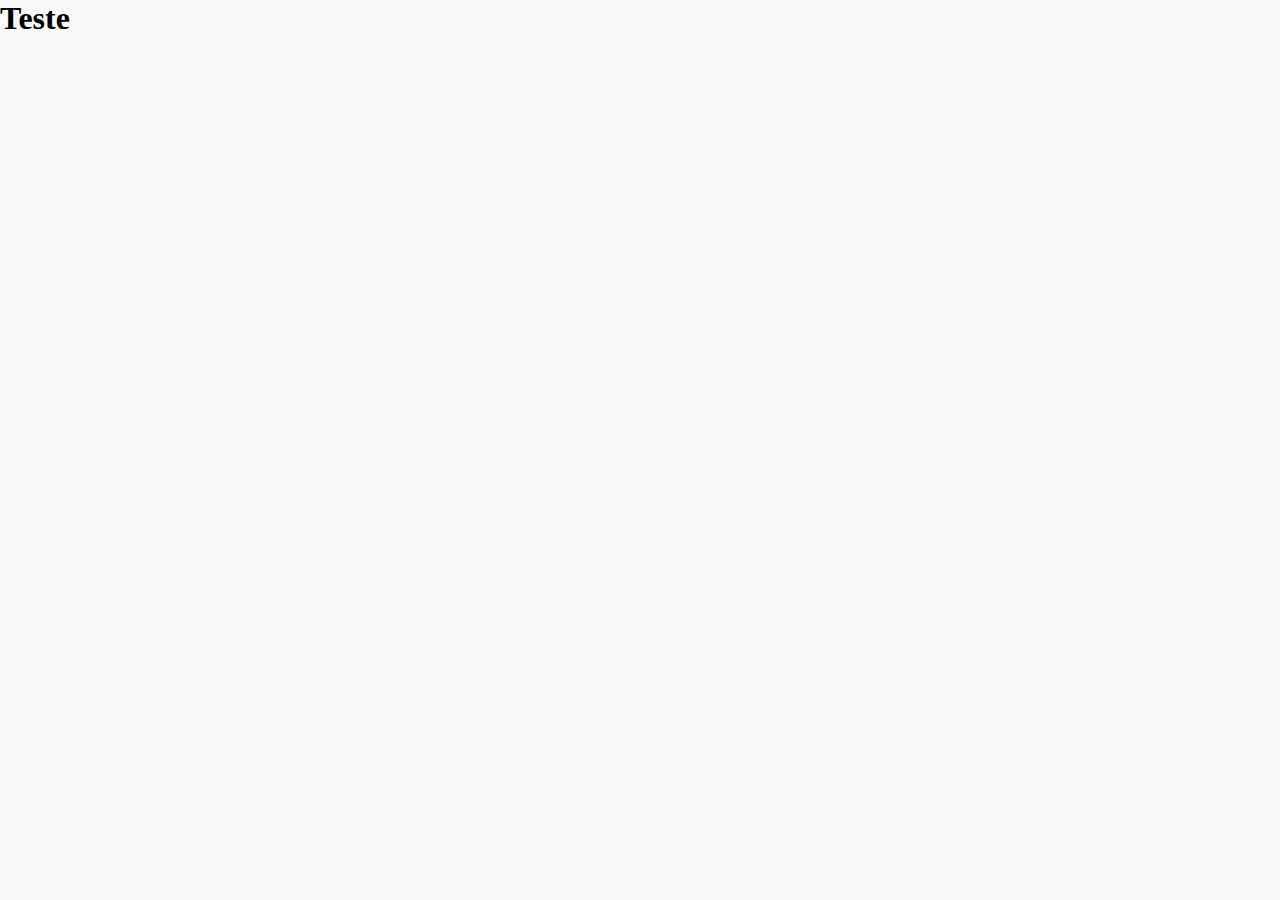
==== index.html @ bc7f3ea2 "Inicial Project" ====
<!DOCTYPE html>
<html lang="en">
<head>
    <meta charset="UTF-8">
    <meta name="viewport" content="width=device-width, initial-scale=1.0">
    <link rel="stylesheet" href="style.css">
    <title>SampaGram - Minha rede social</title>
</head>
<body>
<h1>Teste</h1>
</body>
</html>
---- style.css ----
*{
    box-sizing: border-box;
    margin: 0;
    padding: 0;
    outline: 0;
}

a{
    color: #3c96ed;
    text-decoration: none;
}

body{
    background: #FAFAFA;
    height: 100%;
    width: 100%;
}
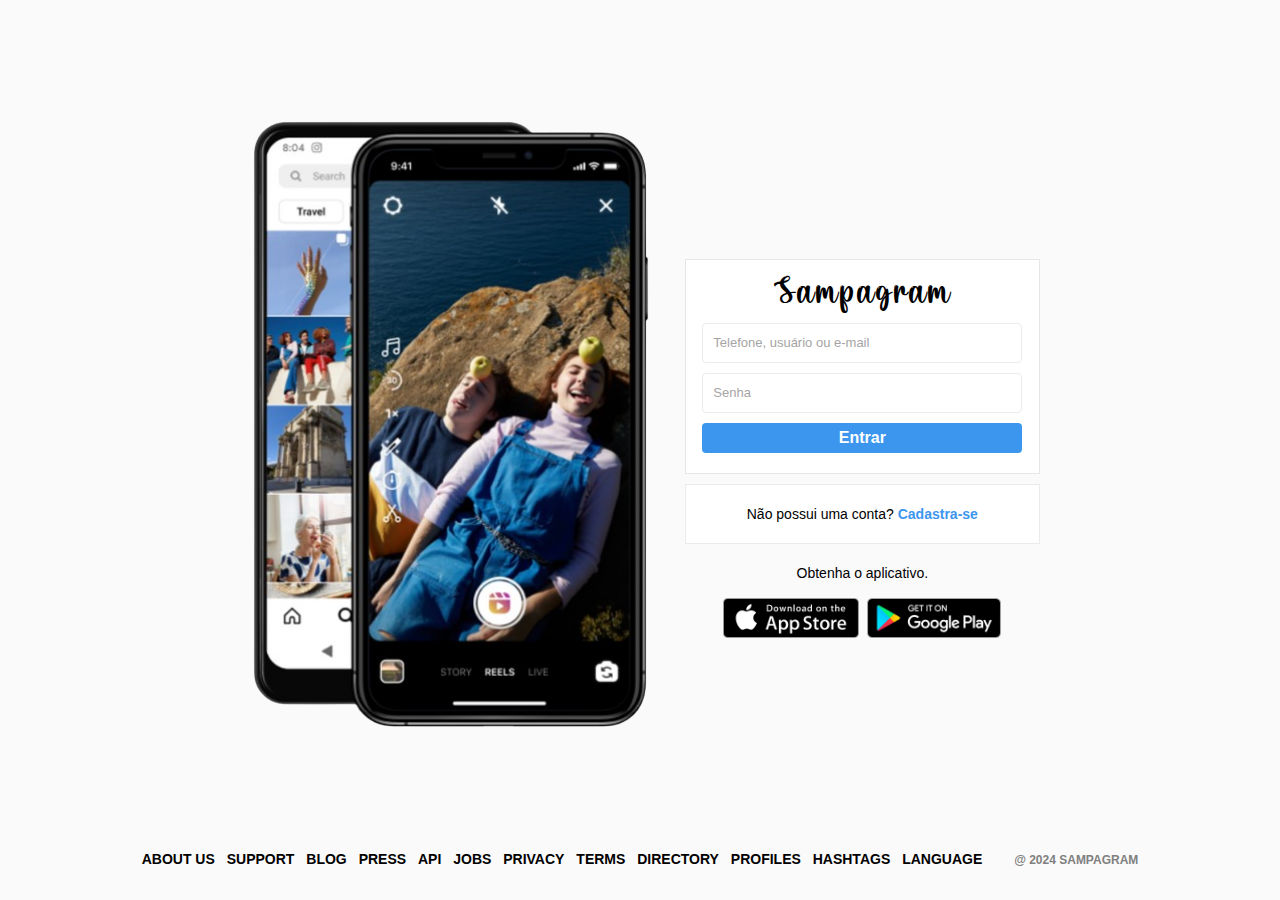
==== commit 161b83ce: "finalizado botão e rodapé" ====
--- a/index.html
+++ b/index.html
@@ -1,12 +1,75 @@
 <!DOCTYPE html>
-<html lang="en">
+<html lang="pt-br">
+
 <head>
     <meta charset="UTF-8">
     <meta name="viewport" content="width=device-width, initial-scale=1.0">
     <link rel="stylesheet" href="style.css">
     <title>SampaGram - Minha rede social</title>
+
 </head>
+
 <body>
-<h1>Teste</h1>
+    <div id="wrapper">
+        <!-- ARREA CONTAINER -->
+        <div id="container">
+            <!-- AREA ESQUERDA -->
+            <div class="column left">
+                <div class="main"></div>
+            </div>
+            <!-- FIM AREA ESQUERDA -->
+
+            <!-- AREA DIREITA -->
+            <div class="column right">
+                <div class="login-panel">
+                    <div class="logo">Sampagram</div>
+
+                    <form>
+                        <input placeholder="Telefone, usuário ou e-mail" type="text" name="username" />
+                        <input placeholder="Senha" type="password" name="password" />
+                        <input type="submit" value="Entrar">
+                    </form>
+                </div>
+                <div class="infobox">
+                    <p>Não possui uma conta? <a href="#">Cadastra-se</a></p>
+
+                </div>
+                <div class="get-app-panel">
+                    Obtenha o aplicativo.
+                    <div class="app-buttons">
+                        <a href="#">
+                            <img src="assets/appstore.png" alt="Baixe na AppStore">
+                        </a>
+                        <a href="#">
+                            <img src="assets/googleplay.png" alt="Baixe na Googleplay">
+                        </a>
+                    </div>
+
+                </div>
+            </div>
+        </div>
+
+
+        <footer>
+            <div class="footer-inner">
+                <a href="#">About us</a>
+                <a href="#">Support</a>
+                <a href="#">Blog</a>
+                <a href="#">Press</a>
+                <a href="#">API</a>
+                <a href="#">Jobs</a>
+                <a href="#">Privacy</a>
+                <a href="#">Terms</a>
+                <a href="#">Directory</a>
+                <a href="#">Profiles</a>
+                <a href="#">Hashtags</a>
+                <a href="#">Language</a>
+                <div class="text-small">@ 2024 Sampagram</div>
+
+            </div>
+        </footer>
+
+    </div>
 </body>
+
 </html>--- a/style.css
+++ b/style.css
@@ -1,17 +1,174 @@
-*{
+* {
     box-sizing: border-box;
     margin: 0;
     padding: 0;
     outline: 0;
 }
 
-a{
+a {
     color: #3c96ed;
     text-decoration: none;
 }
 
-body{
+body {
     background: #FAFAFA;
     height: 100%;
     width: 100%;
+    font-family: Arial, Helvetica, sans-serif;
+    font-size: 14px;
+    line-height: 18px;
+}
+
+
+#wrapper {
+    height: 100vh;
+}
+
+#container {
+    margin: 0 auto;
+    min-height: 100%;
+    width: 800px;
+    display: flex;
+    align-items: center;
+}
+
+.column {
+    flex-grow: 1;
+    /* Serve para tentar encaixar os dois "column" lado a lado */
+    width: 50%;
+}
+
+.left {
+    background-image: url("./assets/main-foto.png");
+    background-size: contain;
+    background-repeat: no-repeat;
+    background-position: center;
+    width: 454px;
+    /* Definindo a largura desejada */
+    height: 618px;
+    /* Definindo a altura desejada */
+    margin-bottom: 50px;
+}
+
+.right {
+    padding-left: 20px;
+}
+
+@font-face {
+    font-family: 'Christmas Bell';
+    src: url('./fonts/Christmas\ Bell\ -\ Personal\ Use.otf') format('opentype');
+}
+
+.logo {
+    font-family: 'Christmas Bell', sans-serif;
+    font-size: 41px;
+    padding-top: 25px;
+    padding-bottom: 10px;
+    position: relative;
+    letter-spacing: 2px
+}
+
+.login-panel {
+    background-color: #FFF;
+    border: 1px solid #e6e6e6;
+    text-align: center;
+    padding-bottom: 20px;
+}
+
+form {
+    display: flex;
+    flex-direction: column;
+    align-items: center;
+    justify-content: center;
+}
+
+input[type="password"],
+[type="text"] {
+    background-color: #FFF;
+    border: 1px solid rgb(236, 234, 234);
+    height: 40px;
+    border-radius: 4px;
+    margin-top: 10px;
+    padding: 10px;
+    font-size: 13px;
+    width: 320px;
+    color: #000000;
+}
+
+input[type="password"]::placeholder,
+input[type="text"]::placeholder {
+    color: rgb(165, 164, 164);
+}
+
+input[type="password"]:focus,
+input[type="text"]:focus {
+    outline: 0;
+    border: 1px solid #a1a1a1;
+}
+
+input[type="submit"] {
+    width: 320px;
+    margin-top: 10px;
+    height: 30px;
+    border: 0;
+    background-color: #3c96ed;
+    border-radius: 4px;
+    color: #FFFFFF;
+    font-size: 16px;
+    font-weight: bold;
+    cursor: pointer;
+}
+
+.infobox {
+    background-color: #FFF;
+    height: 60px;
+    border: 1px solid rgb(236, 234, 234);
+    margin: 10px auto 0;
+    display: flex;
+    justify-content: center;
+    align-items: center;
+}
+
+.infobox p {
+    user-select: none;
+}
+
+.infobox p a {
+    font-weight: bold;
+}
+
+.get-app-panel {
+    margin-top: 20px;
+    text-align: center;
+}
+
+.app-buttons {
+    margin-top: 16px;
+}
+
+.app-buttons img {
+    height: 40px;
+    padding: 0 2px;
+}
+
+footer {
+    text-align: center;
+    height: 50px;
+    margin-top: -50px
+}
+
+footer a {
+    color: #000;
+    text-transform: uppercase;
+    font-weight: bold;
+    margin-right: 8px;
+}
+
+.text-small{
+    font-size: 12px;
+    font-weight: bold;
+    color: grey;
+    text-transform: uppercase;
+    padding-left: 20px;
+    display: inline-block;
 }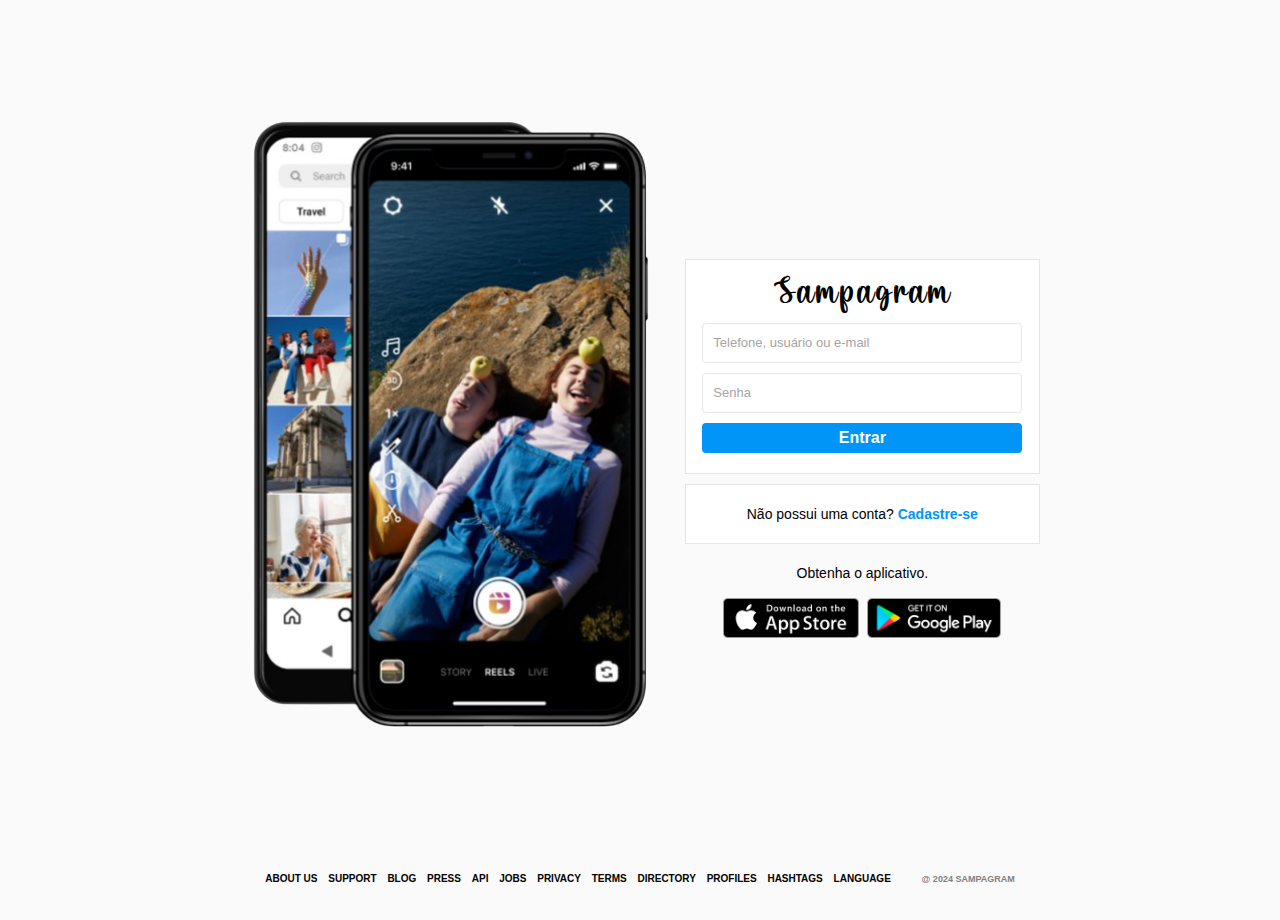
==== commit cf47d7d2: "Backup" ====
--- a/index.html
+++ b/index.html
@@ -31,7 +31,7 @@
                     </form>
                 </div>
                 <div class="infobox">
-                    <p>Não possui uma conta? <a href="#">Cadastra-se</a></p>
+                    <p>Não possui uma conta? <a href="signup.html">Cadastre-se</a></p>
 
                 </div>
                 <div class="get-app-panel">
--- a/style.css
+++ b/style.css
@@ -6,12 +6,18 @@
 }
 
 a {
-    color: #3c96ed;
+    color: var(--button-primary);
     text-decoration: none;
 }
 
 body {
-    background: #FAFAFA;
+    --background: #FAFAFA;
+    --white: #FFFFFF;
+    --black: #000000;
+    --button-primary: #0095f6;
+    --border-primary: #e6e6e6;
+
+    background: var(--background);
     height: 100%;
     width: 100%;
     font-family: Arial, Helvetica, sans-serif;
@@ -69,8 +75,8 @@
 }
 
 .login-panel {
-    background-color: #FFF;
-    border: 1px solid #e6e6e6;
+    background-color: var(--white);
+    border: 1px solid var(--border-primary);
     text-align: center;
     padding-bottom: 20px;
 }
@@ -84,15 +90,15 @@
 
 input[type="password"],
 [type="text"] {
-    background-color: #FFF;
-    border: 1px solid rgb(236, 234, 234);
+    background-color: var(--white);
+    border: 1px solid var(--border-primary);
     height: 40px;
     border-radius: 4px;
     margin-top: 10px;
     padding: 10px;
     font-size: 13px;
     width: 320px;
-    color: #000000;
+    color: var(--black);
 }
 
 input[type="password"]::placeholder,
@@ -111,18 +117,18 @@
     margin-top: 10px;
     height: 30px;
     border: 0;
-    background-color: #3c96ed;
+    background-color: var(--button-primary);
     border-radius: 4px;
-    color: #FFFFFF;
+    color: var(--white);
     font-size: 16px;
     font-weight: bold;
     cursor: pointer;
 }
 
 .infobox {
-    background-color: #FFF;
+    background-color: var(--white);
     height: 60px;
-    border: 1px solid rgb(236, 234, 234);
+    border: 1px solid var(--border-primary);
     margin: 10px auto 0;
     display: flex;
     justify-content: center;
@@ -154,21 +160,120 @@
 footer {
     text-align: center;
     height: 50px;
-    margin-top: -50px
+    margin-top: -30px;
+    font-size: 10px;
 }
 
 footer a {
-    color: #000;
+    color: var(--black);
     text-transform: uppercase;
     font-weight: bold;
     margin-right: 8px;
 }
 
-.text-small{
-    font-size: 12px;
+.text-small {
+    font-size: 9px;
     font-weight: bold;
     color: grey;
     text-transform: uppercase;
     padding-left: 20px;
     display: inline-block;
+}
+
+/*  PAGINA SIGNUP */
+
+#container-signup {
+    margin: 0 auto;
+    min-height: 100%;
+    max-width: 400px;
+    display: flex;
+    align-items: center;
+}
+
+.message {
+    margin: 10px 70px;
+}
+
+.message span {
+    text-align: center;
+    font-size: 17px;
+    font-weight: bold;
+    line-height: 20px;
+    color: #8e8e8e;
+}
+
+.cta-button {
+    width: 320px;
+    margin: 10px 0;
+    height: 35px;
+    background-color: var(--button-primary);
+    color: var(--white);
+    border: 0;
+    border-radius: 4px;
+    font-size: 15px;
+    cursor: pointer;
+    font-weight: bold;
+}
+
+.divisor-container {
+    display: flex;
+    justify-content: center;
+    align-items: center;
+    margin: 10px 0;
+}
+
+.line {
+    height: 1px;
+    background-color: var(--border-primary);
+    width: 35%;
+}
+
+.divisor-tag {
+    font-weight: bold;
+    margin: 0 2.5%;
+    color: #8e8e8e;
+    user-select: none;
+}
+
+/*  RESPONSIVIDADE */
+
+@media(max-width: 850px) {
+    .left {
+        display: none;
+    }
+
+    #container {
+        width: 70%;
+    }
+
+    .right {
+        padding-left: 0;
+    }
+
+}
+
+
+@media(max-width: 560px) {
+    #container {
+        width: 90%;
+    }
+
+    #container-signup {
+        width: 90%;
+    }
+
+    input[type="password"],
+    input[type="text"],
+    input[type="submit"] {
+        width: 85%;
+    }
+
+    .cta-button {
+        width: 85%;
+    }
+
+    .message {
+        margin: 10px 25px;
+    }
+
 }